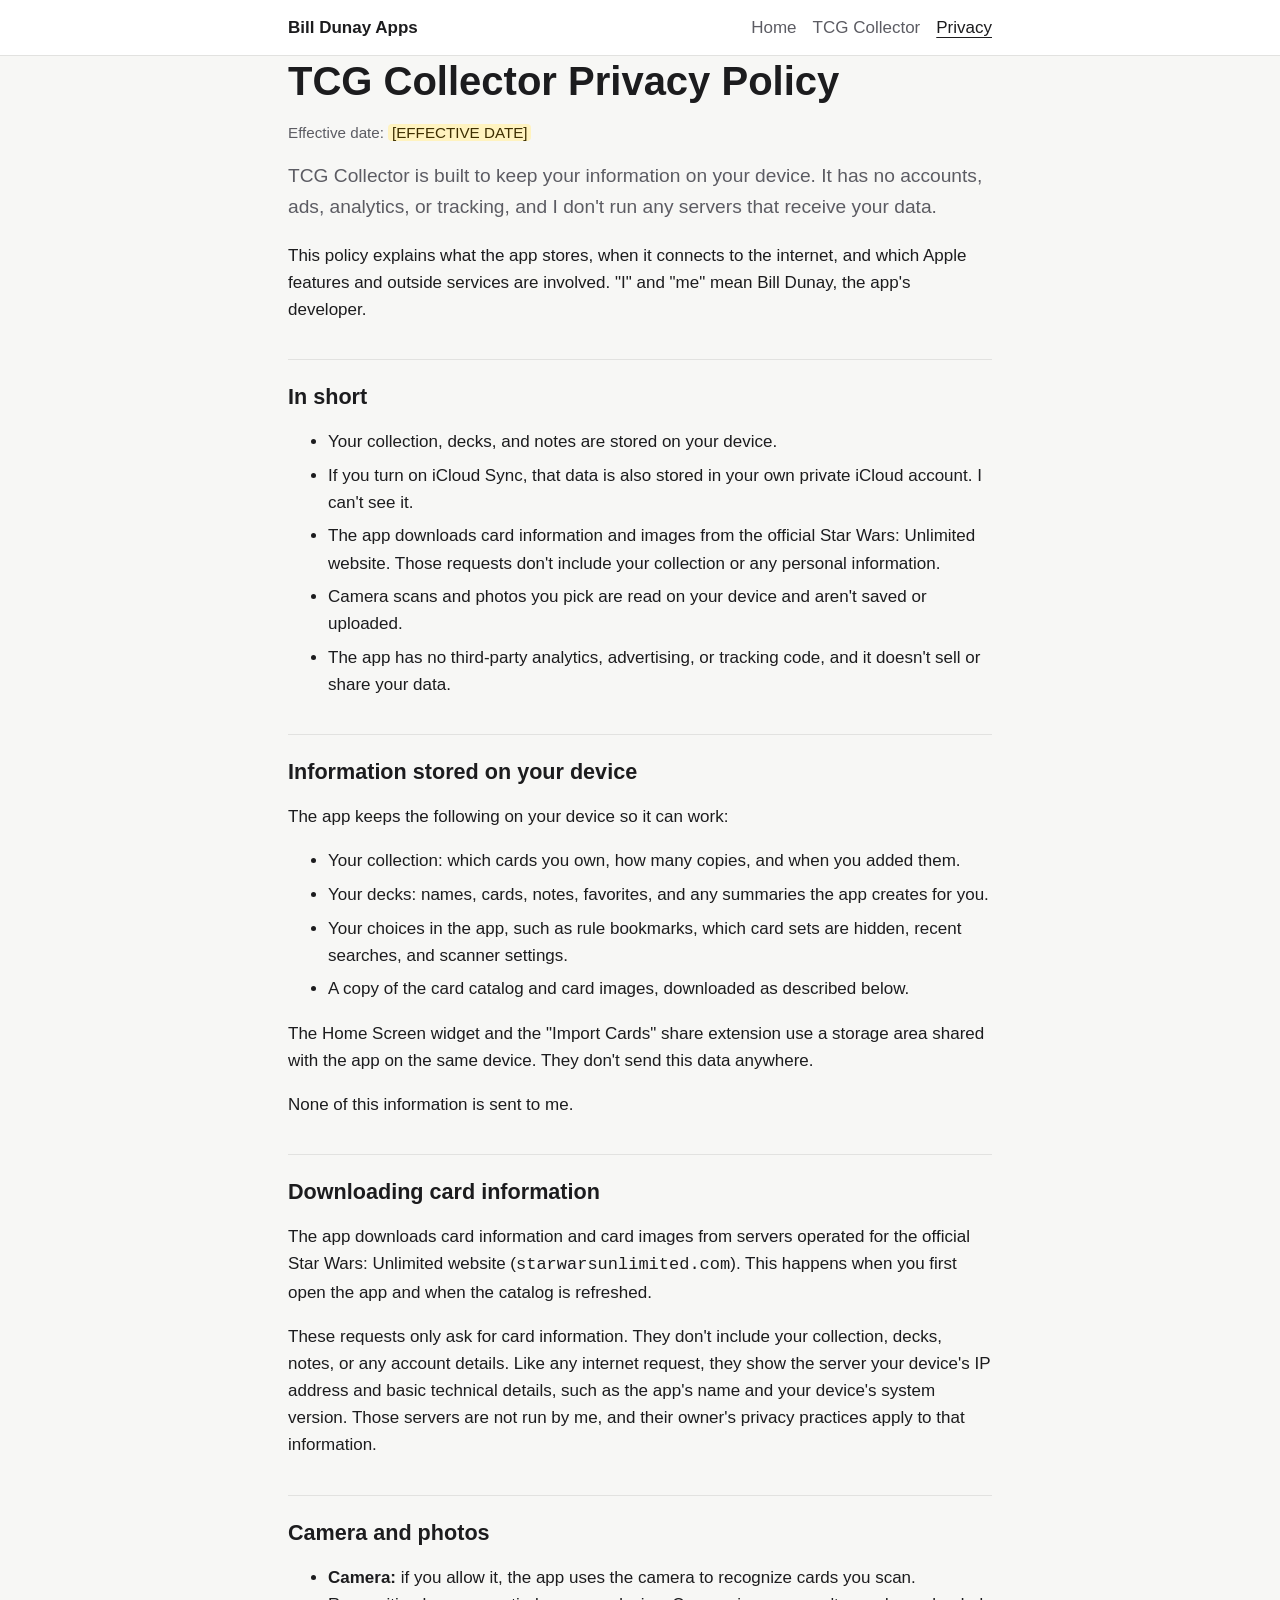
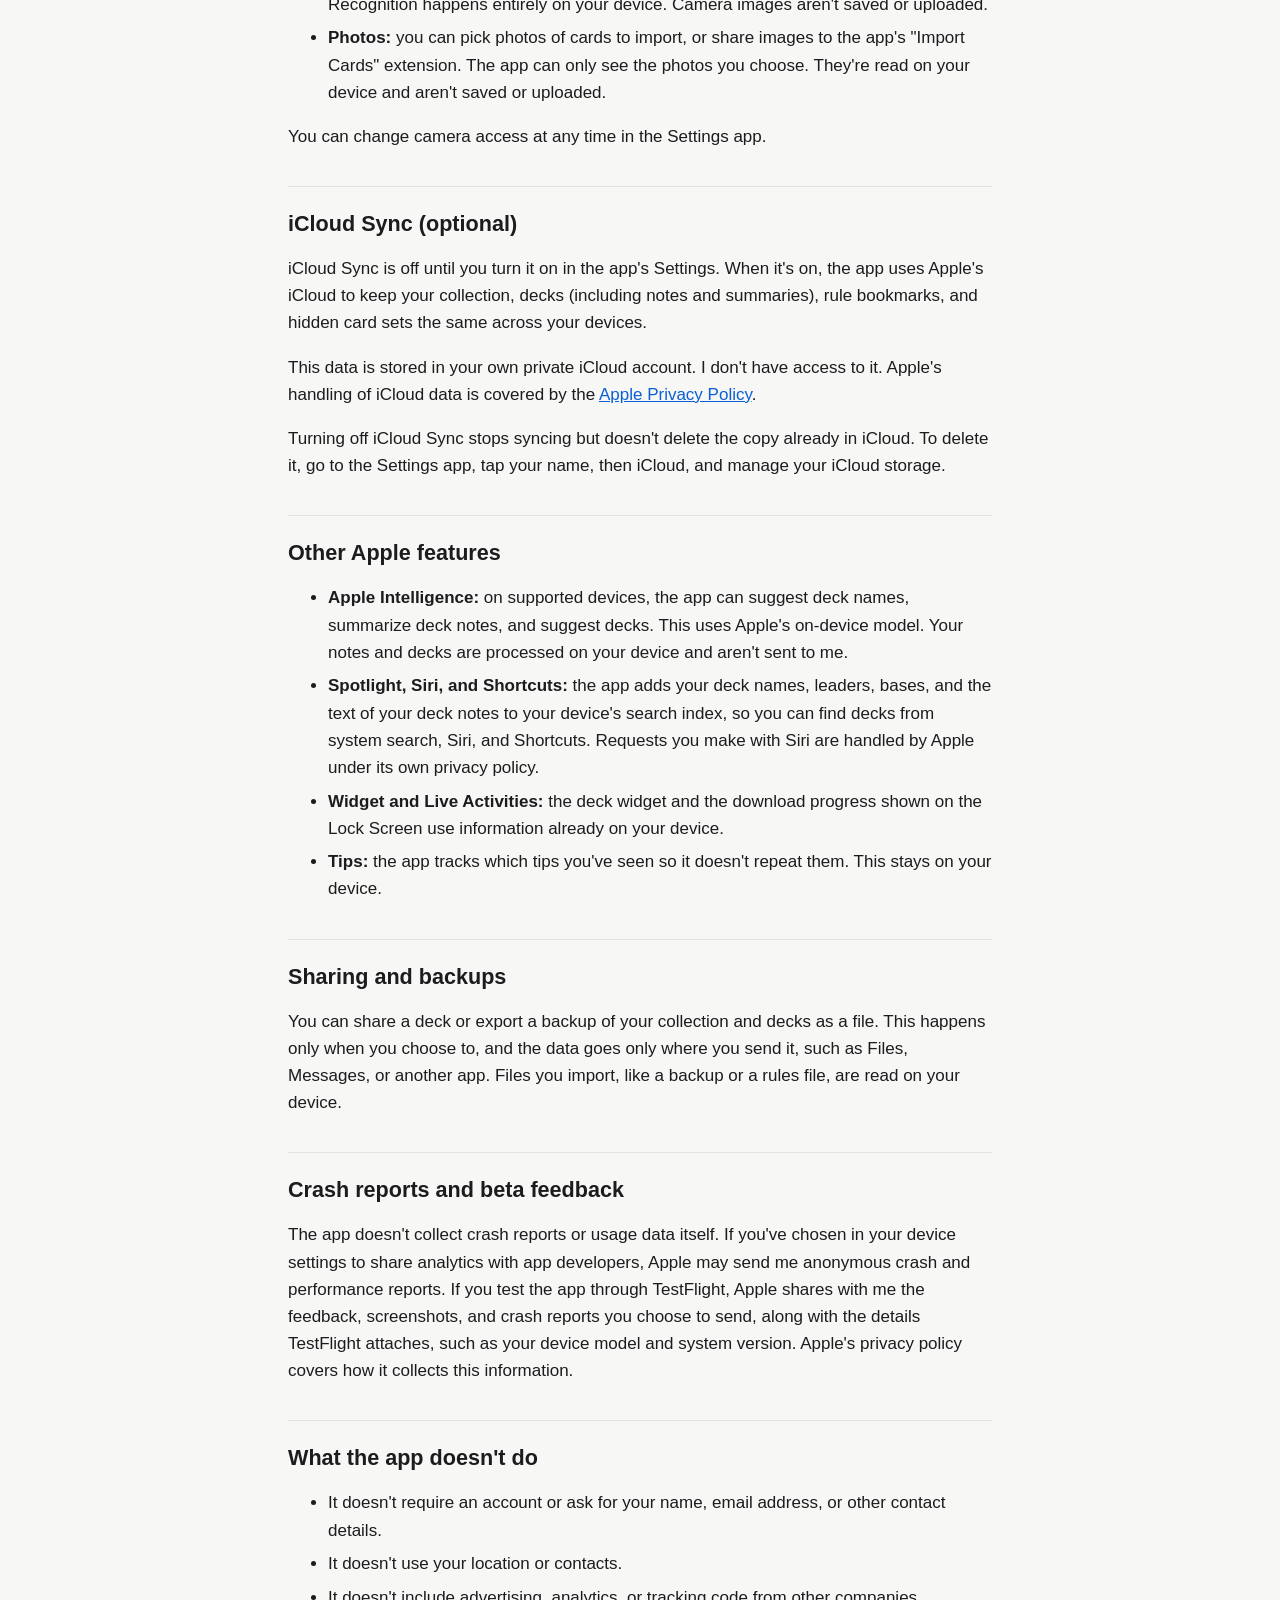
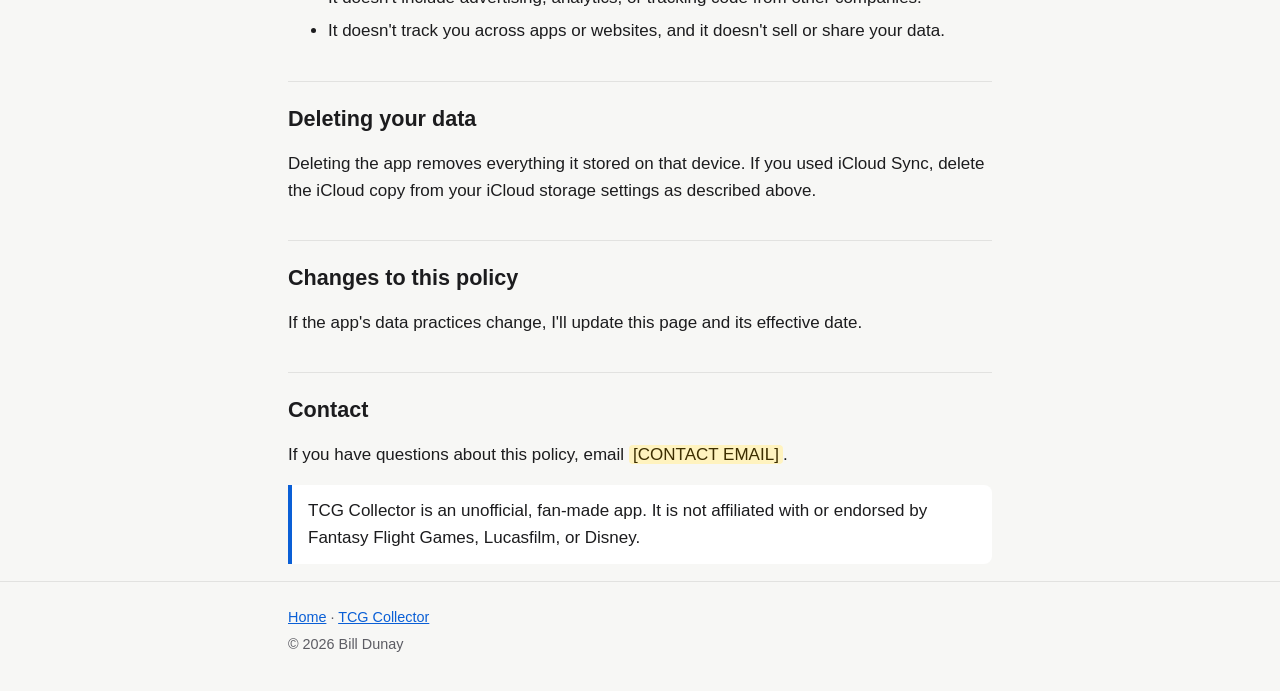
==== apps/tcg-collector/privacy/index.html @ d0358896 "Add a home page, the TCG Collector page, and its privacy policy Co-Authored-By: Claude Opus 5.5 (1M " ====
<!doctype html>
<html lang="en">
<head>
  <meta charset="utf-8">
  <meta name="viewport" content="width=device-width, initial-scale=1">
  <title>TCG Collector Privacy Policy</title>
  <meta name="description" content="How TCG Collector handles your information.">
  <link rel="stylesheet" href="../../../assets/css/site.css">
</head>
<body>
  <a class="skip-link" href="#main">Skip to content</a>

  <header class="site-header">
    <div class="wrap">
      <a class="site-name" href="../../../">Bill Dunay Apps</a>
      <nav class="site-nav" aria-label="Main">
        <ul>
          <li><a href="../../../">Home</a></li>
          <li><a href="../">TCG Collector</a></li>
          <li><a href="./" aria-current="page">Privacy</a></li>
        </ul>
      </nav>
    </div>
  </header>

  <main id="main" class="wrap policy">
    <h1>TCG Collector Privacy Policy</h1>
    <!-- TODO: replace the placeholder with the date this policy takes effect, e.g. October 10, 2026. -->
    <p class="meta">Effective date: <span class="placeholder">[EFFECTIVE DATE]</span></p>

    <p class="lede">TCG Collector is built to keep your information on your device. It has no accounts, ads, analytics, or tracking, and I don't run any servers that receive your data.</p>

    <p>This policy explains what the app stores, when it connects to the internet, and which Apple features and outside services are involved. "I" and "me" mean Bill Dunay, the app's developer.</p>

    <h2 id="summary">In short</h2>
    <ul>
      <li>Your collection, decks, and notes are stored on your device.</li>
      <li>If you turn on iCloud Sync, that data is also stored in your own private iCloud account. I can't see it.</li>
      <li>The app downloads card information and images from the official Star Wars: Unlimited website. Those requests don't include your collection or any personal information.</li>
      <li>Camera scans and photos you pick are read on your device and aren't saved or uploaded.</li>
      <li>The app has no third-party analytics, advertising, or tracking code, and it doesn't sell or share your data.</li>
    </ul>

    <h2 id="on-device">Information stored on your device</h2>
    <p>The app keeps the following on your device so it can work:</p>
    <ul>
      <li>Your collection: which cards you own, how many copies, and when you added them.</li>
      <li>Your decks: names, cards, notes, favorites, and any summaries the app creates for you.</li>
      <li>Your choices in the app, such as rule bookmarks, which card sets are hidden, recent searches, and scanner settings.</li>
      <li>A copy of the card catalog and card images, downloaded as described below.</li>
    </ul>
    <p>The Home Screen widget and the "Import Cards" share extension use a storage area shared with the app on the same device. They don't send this data anywhere.</p>
    <p>None of this information is sent to me.</p>

    <h2 id="card-data">Downloading card information</h2>
    <p>The app downloads card information and card images from servers operated for the official Star Wars: Unlimited website (<code>starwarsunlimited.com</code>). This happens when you first open the app and when the catalog is refreshed.</p>
    <p>These requests only ask for card information. They don't include your collection, decks, notes, or any account details. Like any internet request, they show the server your device's IP address and basic technical details, such as the app's name and your device's system version. Those servers are not run by me, and their owner's privacy practices apply to that information.</p>

    <h2 id="camera-photos">Camera and photos</h2>
    <ul>
      <li><strong>Camera:</strong> if you allow it, the app uses the camera to recognize cards you scan. Recognition happens entirely on your device. Camera images aren't saved or uploaded.</li>
      <li><strong>Photos:</strong> you can pick photos of cards to import, or share images to the app's "Import Cards" extension. The app can only see the photos you choose. They're read on your device and aren't saved or uploaded.</li>
    </ul>
    <p>You can change camera access at any time in the Settings app.</p>

    <h2 id="icloud">iCloud Sync (optional)</h2>
    <p>iCloud Sync is off until you turn it on in the app's Settings. When it's on, the app uses Apple's iCloud to keep your collection, decks (including notes and summaries), rule bookmarks, and hidden card sets the same across your devices.</p>
    <p>This data is stored in your own private iCloud account. I don't have access to it. Apple's handling of iCloud data is covered by the <a href="https://www.apple.com/legal/privacy/">Apple Privacy Policy</a>.</p>
    <p>Turning off iCloud Sync stops syncing but doesn't delete the copy already in iCloud. To delete it, go to the Settings app, tap your name, then iCloud, and manage your iCloud storage.</p>

    <h2 id="apple-features">Other Apple features</h2>
    <ul>
      <li><strong>Apple Intelligence:</strong> on supported devices, the app can suggest deck names, summarize deck notes, and suggest decks. This uses Apple's on-device model. Your notes and decks are processed on your device and aren't sent to me.</li>
      <li><strong>Spotlight, Siri, and Shortcuts:</strong> the app adds your deck names, leaders, bases, and the text of your deck notes to your device's search index, so you can find decks from system search, Siri, and Shortcuts. Requests you make with Siri are handled by Apple under its own privacy policy.</li>
      <li><strong>Widget and Live Activities:</strong> the deck widget and the download progress shown on the Lock Screen use information already on your device.</li>
      <li><strong>Tips:</strong> the app tracks which tips you've seen so it doesn't repeat them. This stays on your device.</li>
    </ul>

    <h2 id="sharing">Sharing and backups</h2>
    <p>You can share a deck or export a backup of your collection and decks as a file. This happens only when you choose to, and the data goes only where you send it, such as Files, Messages, or another app. Files you import, like a backup or a rules file, are read on your device.</p>

    <h2 id="diagnostics">Crash reports and beta feedback</h2>
    <p>The app doesn't collect crash reports or usage data itself. If you've chosen in your device settings to share analytics with app developers, Apple may send me anonymous crash and performance reports. If you test the app through TestFlight, Apple shares with me the feedback, screenshots, and crash reports you choose to send, along with the details TestFlight attaches, such as your device model and system version. Apple's privacy policy covers how it collects this information.</p>

    <h2 id="not-collected">What the app doesn't do</h2>
    <ul>
      <li>It doesn't require an account or ask for your name, email address, or other contact details.</li>
      <li>It doesn't use your location or contacts.</li>
      <li>It doesn't include advertising, analytics, or tracking code from other companies.</li>
      <li>It doesn't track you across apps or websites, and it doesn't sell or share your data.</li>
    </ul>

    <h2 id="deleting">Deleting your data</h2>
    <p>Deleting the app removes everything it stored on that device. If you used iCloud Sync, delete the iCloud copy from your iCloud storage settings as described above.</p>

    <h2 id="changes">Changes to this policy</h2>
    <p>If the app's data practices change, I'll update this page and its effective date.</p>

    <h2 id="contact">Contact</h2>
    <!-- TODO: replace the placeholder with the email address you want to publish for privacy questions. -->
    <p>If you have questions about this policy, email <span class="placeholder">[CONTACT EMAIL]</span>.</p>

    <p class="notice">TCG Collector is an unofficial, fan-made app. It is not affiliated with or endorsed by Fantasy Flight Games, Lucasfilm, or Disney.</p>
  </main>

  <footer class="site-footer">
    <div class="wrap">
      <p><a href="../../../">Home</a> · <a href="../">TCG Collector</a></p>
      <p>© 2026 Bill Dunay</p>
    </div>
  </footer>
</body>
</html>
---- assets/css/site.css ----
/* Shared styles for every page on the site. */

:root {
  --bg: #f7f7f5;
  --surface: #ffffff;
  --text: #1c1c1e;
  --muted: #5c5c63;
  --border: #e2e2e0;
  --accent: #0a5fd6;
  --accent-text: #ffffff;
  --radius: 14px;
  --max: 46rem;
  color-scheme: light dark;
}

@media (prefers-color-scheme: dark) {
  :root {
    --bg: #111113;
    --surface: #1c1c1f;
    --text: #f2f2f4;
    --muted: #a6a6ad;
    --border: #2e2e33;
    --accent: #5aa2ff;
    --accent-text: #0b1220;
  }
}

*,
*::before,
*::after {
  box-sizing: border-box;
}

html {
  -webkit-text-size-adjust: 100%;
}

body {
  margin: 0;
  background: var(--bg);
  color: var(--text);
  font: 1.0625rem/1.6 -apple-system, BlinkMacSystemFont, "Segoe UI", Roboto, Helvetica, Arial, sans-serif;
}

a {
  color: var(--accent);
}

a:focus-visible {
  outline: 3px solid var(--accent);
  outline-offset: 2px;
  border-radius: 4px;
}

.skip-link {
  position: absolute;
  left: 1rem;
  top: -3rem;
  padding: 0.5rem 0.75rem;
  background: var(--accent);
  color: var(--accent-text);
  border-radius: 8px;
  z-index: 10;
}

.skip-link:focus {
  top: 1rem;
}

.wrap {
  max-width: var(--max);
  margin: 0 auto;
  padding: 0 1rem;
}

/* Header and navigation */

.site-header {
  border-bottom: 1px solid var(--border);
  background: var(--surface);
}

.site-header .wrap {
  display: flex;
  flex-wrap: wrap;
  align-items: center;
  justify-content: space-between;
  gap: 0.5rem 1.25rem;
  padding-top: 0.875rem;
  padding-bottom: 0.875rem;
}

.site-name {
  font-weight: 700;
  color: var(--text);
  text-decoration: none;
}

.site-nav ul {
  display: flex;
  flex-wrap: wrap;
  gap: 0.25rem 1rem;
  margin: 0;
  padding: 0;
  list-style: none;
}

.site-nav a {
  color: var(--muted);
  text-decoration: none;
}

.site-nav a:hover,
.site-nav a[aria-current="page"] {
  color: var(--text);
  text-decoration: underline;
  text-underline-offset: 0.25em;
}

/* Content */

main {
  padding: 2.5rem 0 3rem;
}

h1,
h2,
h3 {
  line-height: 1.25;
}

h1 {
  font-size: clamp(1.9rem, 5vw, 2.5rem);
  margin: 0 0 0.75rem;
}

h2 {
  font-size: 1.35rem;
  margin: 2.25rem 0 0.75rem;
}

h3 {
  font-size: 1.05rem;
  margin: 0 0 0.25rem;
}

.lede {
  font-size: 1.2rem;
  color: var(--muted);
  margin-top: 0;
}

.meta {
  color: var(--muted);
  font-size: 0.95rem;
}

.card {
  background: var(--surface);
  border: 1px solid var(--border);
  border-radius: var(--radius);
  padding: 1.25rem;
}

.app-list {
  display: grid;
  gap: 1rem;
  margin: 0;
  padding: 0;
  list-style: none;
}

.app-list .card p {
  margin: 0.25rem 0 0.75rem;
  color: var(--muted);
}

.links {
  display: flex;
  flex-wrap: wrap;
  gap: 0.5rem 1.25rem;
  margin: 0;
  padding: 0;
  list-style: none;
}

.features {
  display: grid;
  grid-template-columns: repeat(auto-fit, minmax(15rem, 1fr));
  gap: 1rem;
  margin: 0;
  padding: 0;
  list-style: none;
}

.features p {
  margin: 0;
  color: var(--muted);
}

.notice {
  border-left: 4px solid var(--accent);
  background: var(--surface);
  padding: 0.75rem 1rem;
  border-radius: 0 8px 8px 0;
}

.placeholder {
  background: #fff3bf;
  color: #3d2e00;
  padding: 0 0.25em;
  border-radius: 4px;
}

.policy h2 {
  border-top: 1px solid var(--border);
  padding-top: 1.5rem;
}

.policy li + li {
  margin-top: 0.4rem;
}

/* Footer */

.site-footer {
  border-top: 1px solid var(--border);
  color: var(--muted);
  font-size: 0.9rem;
}

.site-footer .wrap {
  padding-top: 1.25rem;
  padding-bottom: 2rem;
}

.site-footer p {
  margin: 0.25rem 0;
}

@media (prefers-reduced-motion: no-preference) {
  html {
    scroll-behavior: smooth;
  }
}
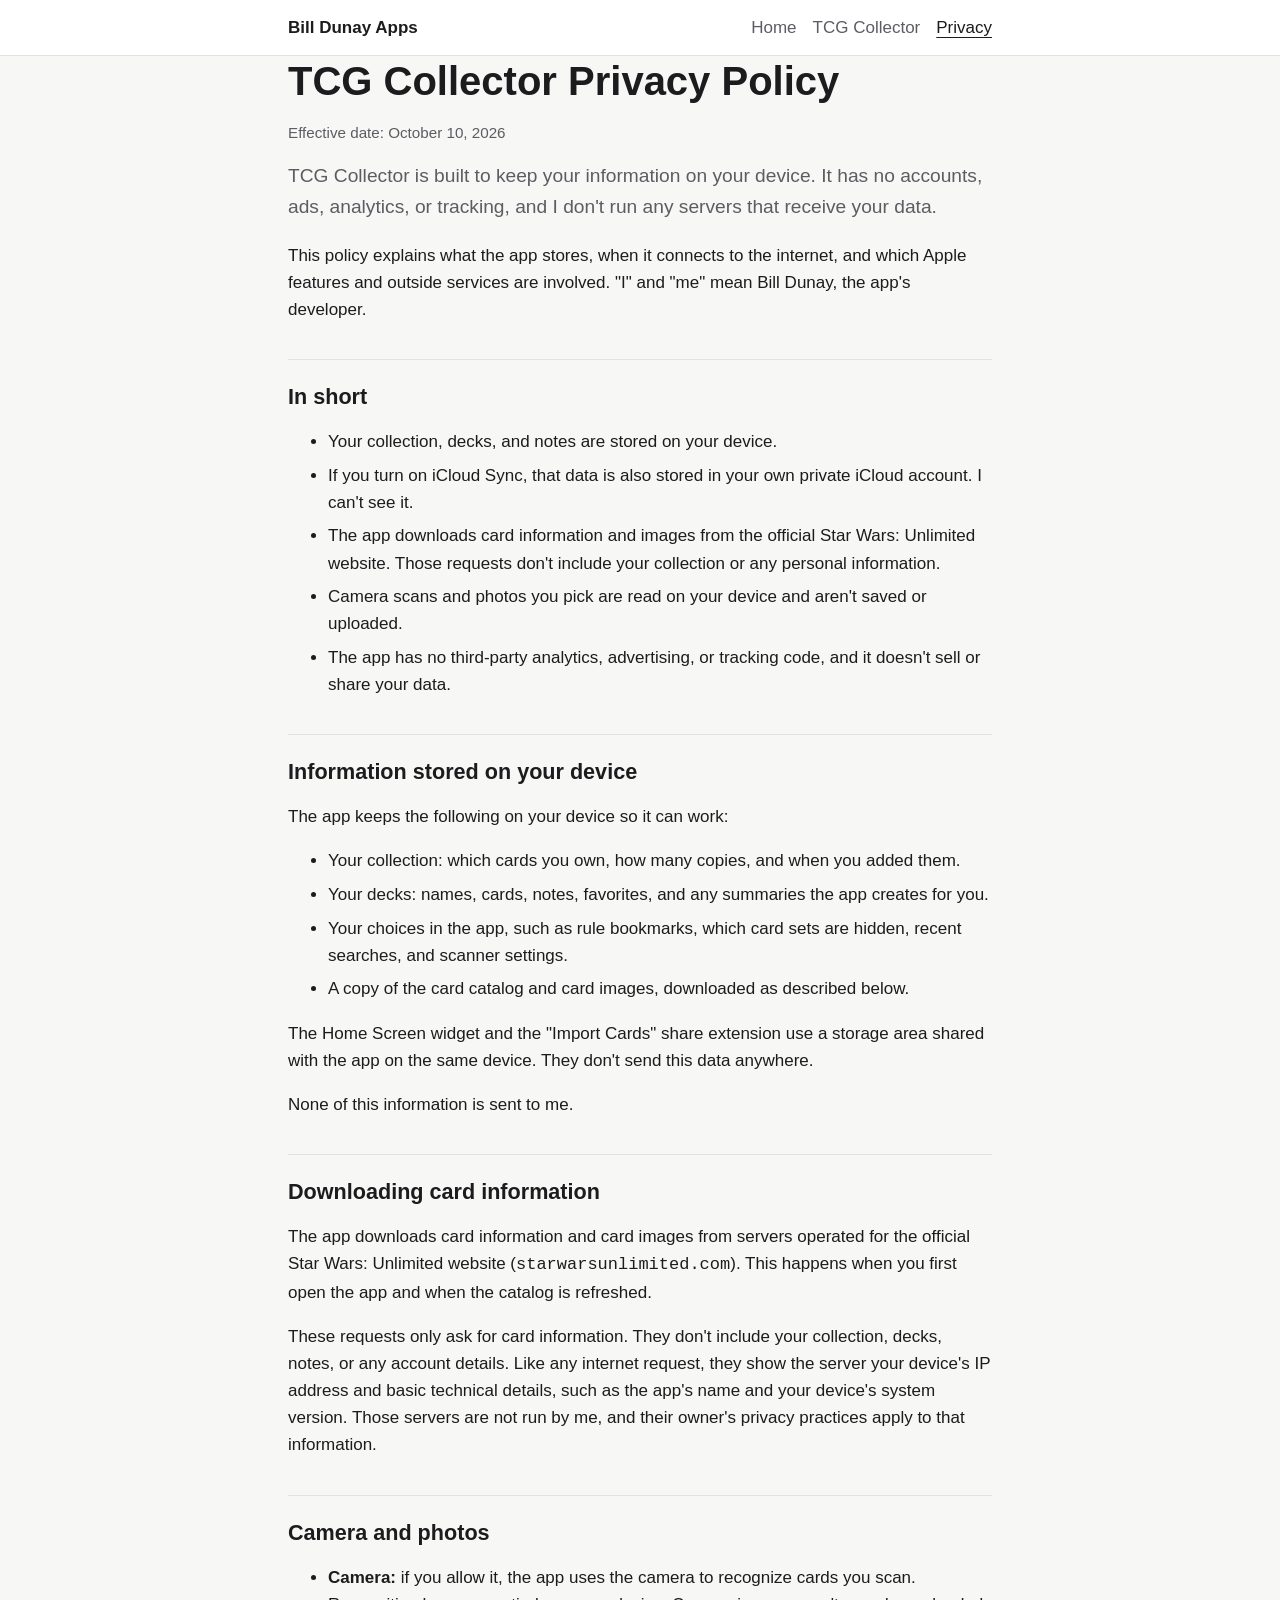
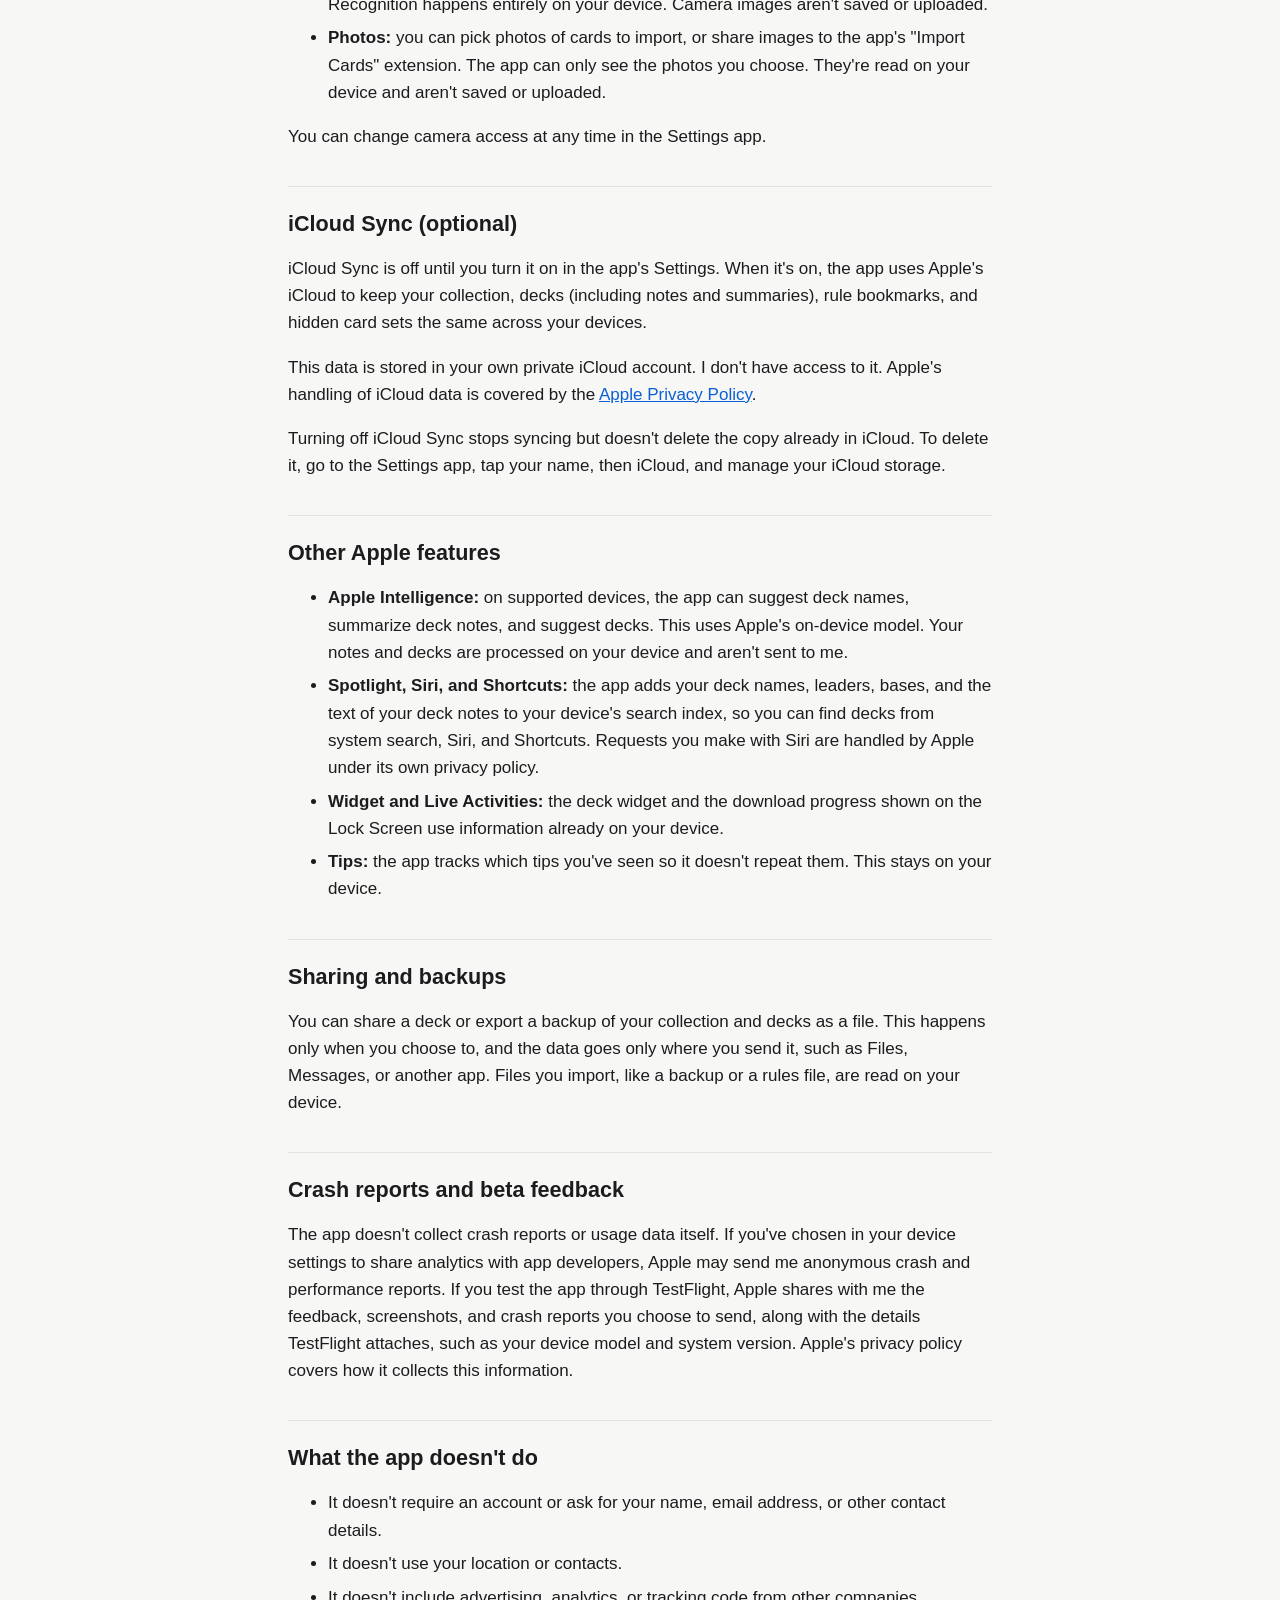
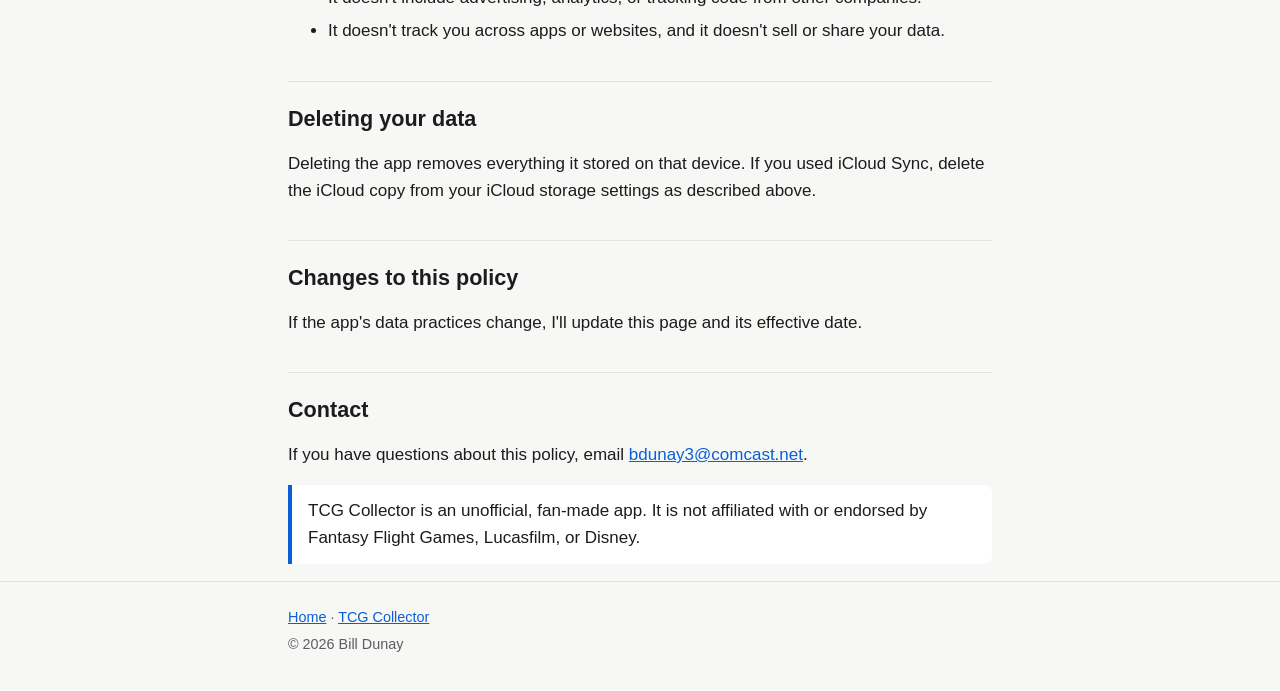
==== commit 5e646793: "Fill in the TCG Collector privacy policy's effective date and contact email Co-Authored-By: Claude O" ====
--- a/apps/tcg-collector/privacy/index.html
+++ b/apps/tcg-collector/privacy/index.html
@@ -25,8 +25,7 @@
 
   <main id="main" class="wrap policy">
     <h1>TCG Collector Privacy Policy</h1>
-    <!-- TODO: replace the placeholder with the date this policy takes effect, e.g. October 10, 2026. -->
-    <p class="meta">Effective date: <span class="placeholder">[EFFECTIVE DATE]</span></p>
+    <p class="meta">Effective date: October 10, 2026</p>
 
     <p class="lede">TCG Collector is built to keep your information on your device. It has no accounts, ads, analytics, or tracking, and I don't run any servers that receive your data.</p>
 
@@ -97,8 +96,7 @@
     <p>If the app's data practices change, I'll update this page and its effective date.</p>
 
     <h2 id="contact">Contact</h2>
-    <!-- TODO: replace the placeholder with the email address you want to publish for privacy questions. -->
-    <p>If you have questions about this policy, email <span class="placeholder">[CONTACT EMAIL]</span>.</p>
+    <p>If you have questions about this policy, email <a href="mailto:bdunay3@comcast.net">bdunay3@comcast.net</a>.</p>
 
     <p class="notice">TCG Collector is an unofficial, fan-made app. It is not affiliated with or endorsed by Fantasy Flight Games, Lucasfilm, or Disney.</p>
   </main>
